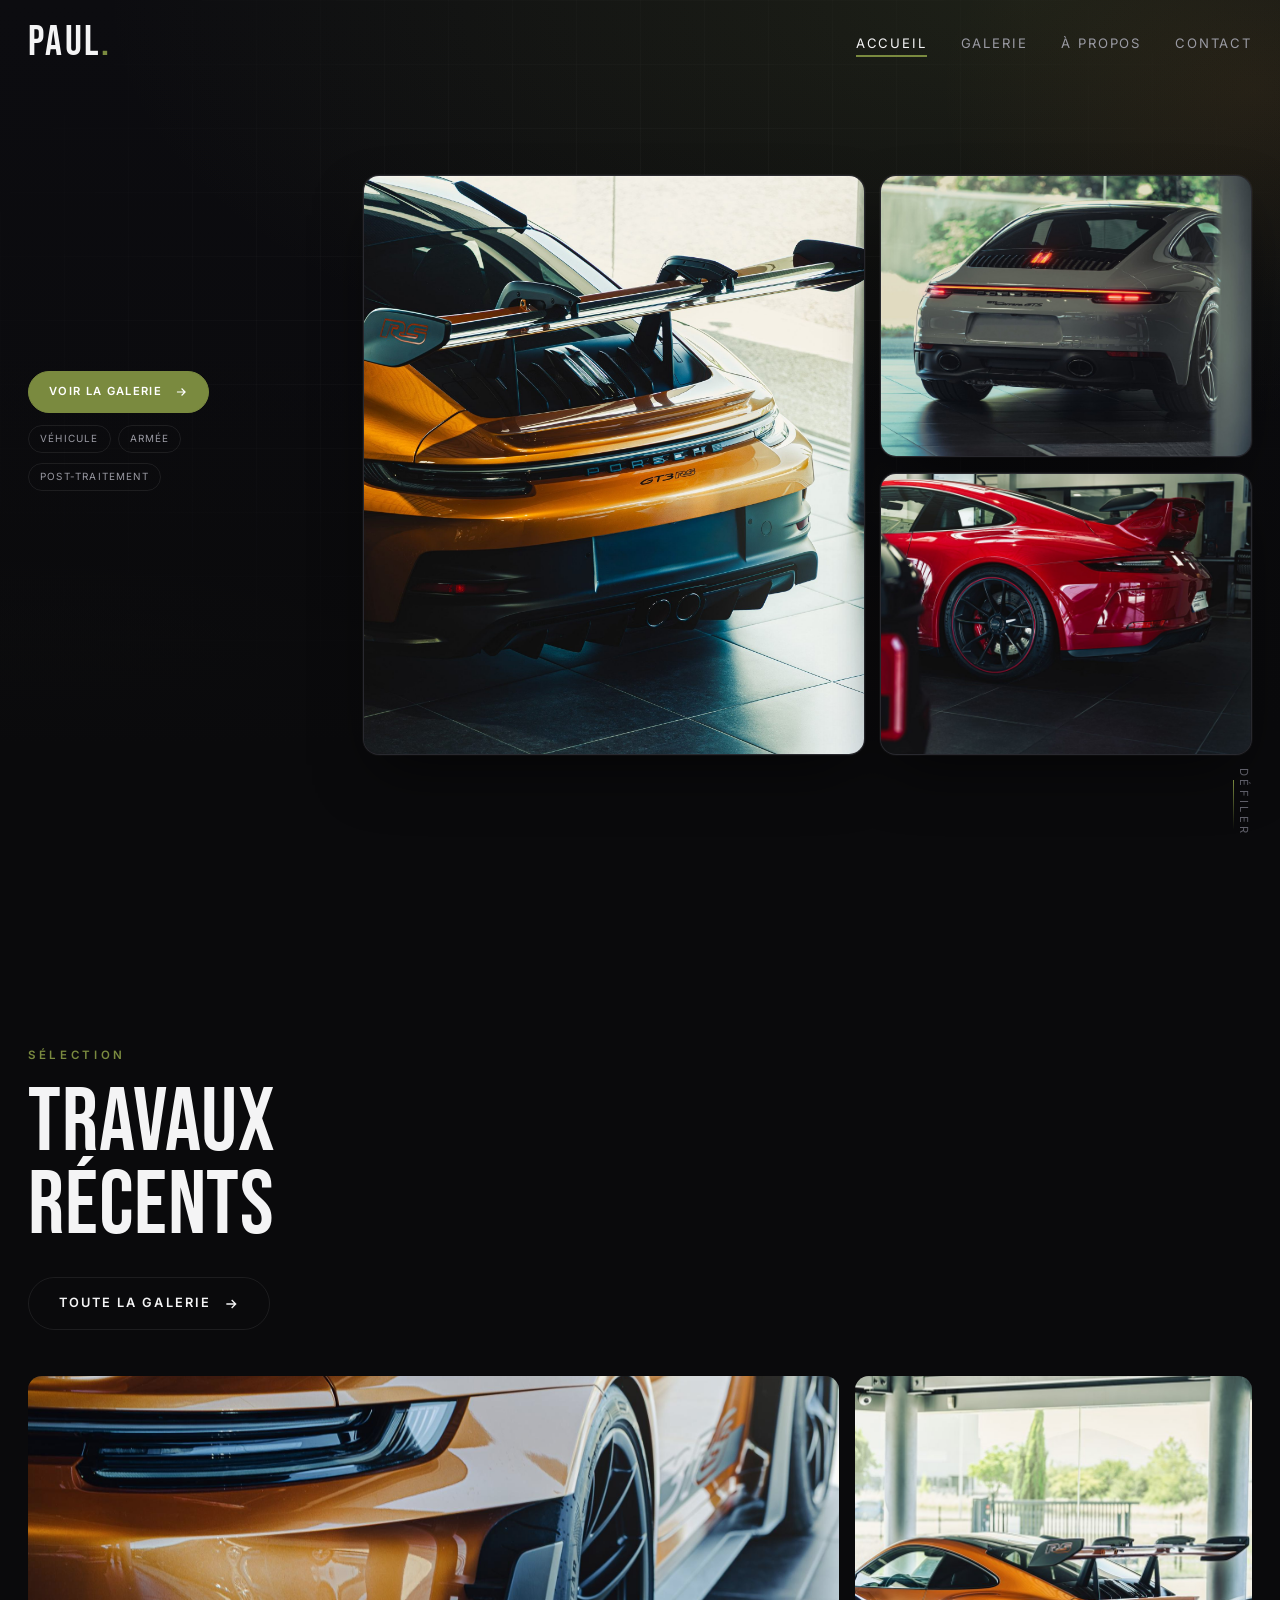
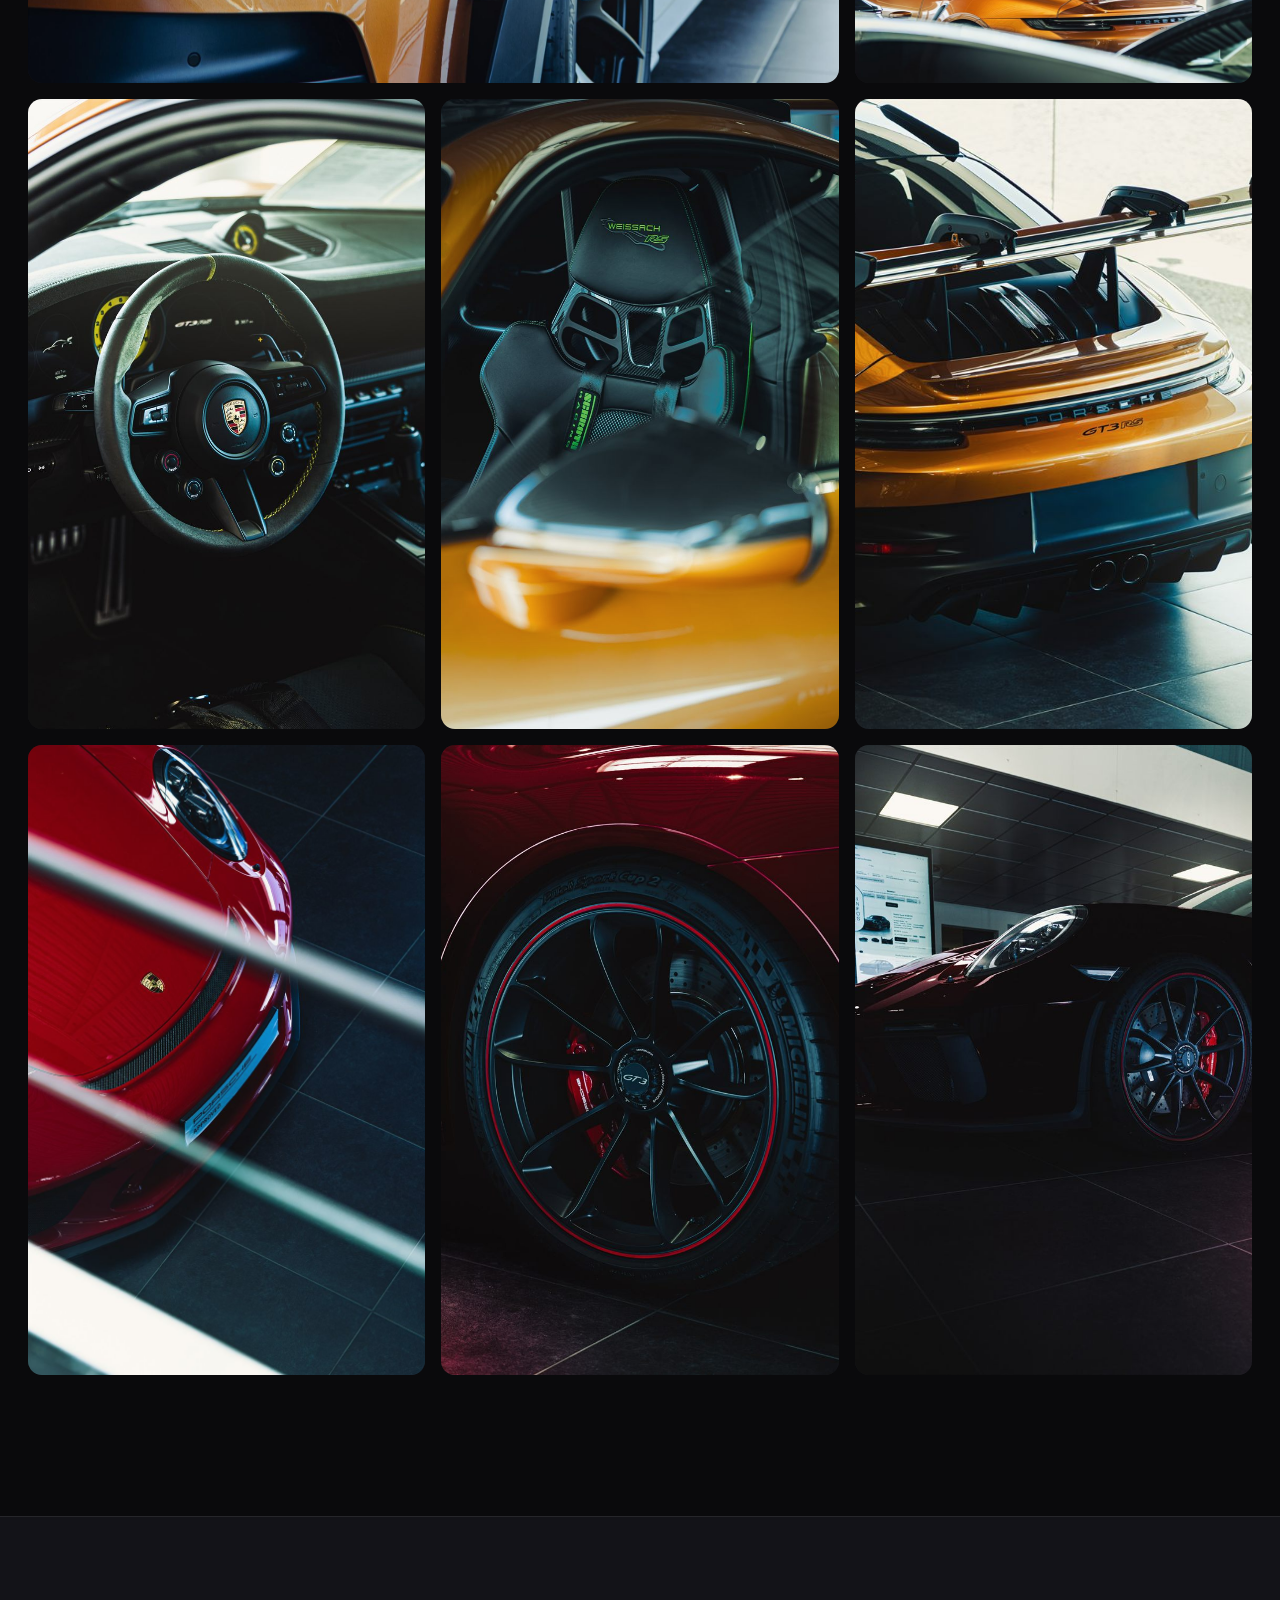
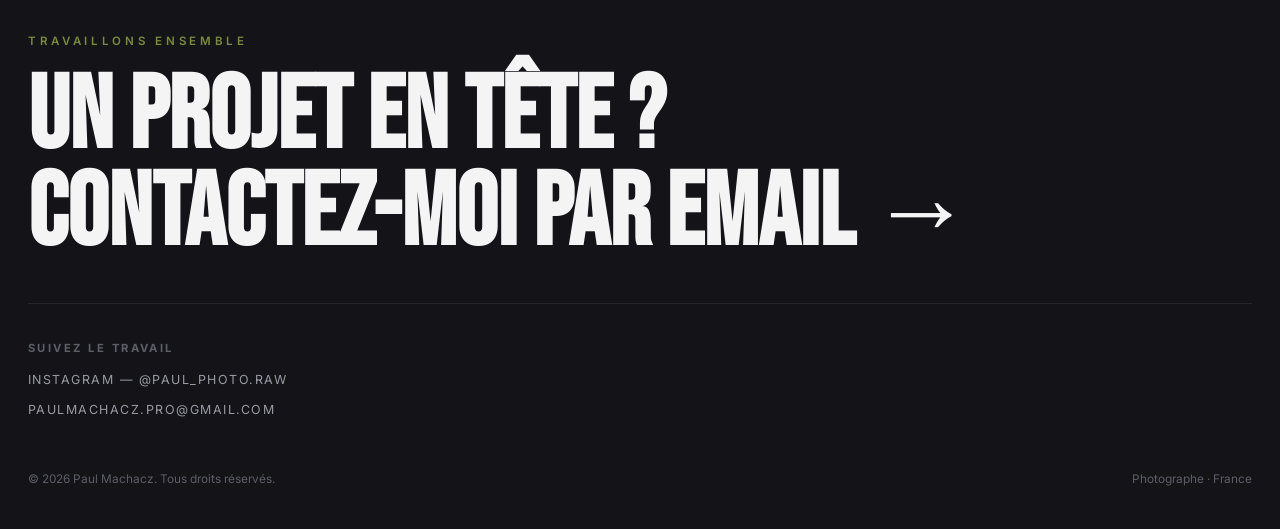
==== index.html @ 2881c8f7 "Ajoute un numero de version aux scripts pour forcer le rafraichissement du cache GitHub Pages sert j" ====
<!DOCTYPE html>
<html lang="fr">
<head>
  <meta charset="UTF-8" />
  <meta name="viewport" content="width=device-width, initial-scale=1.0" />
  <title>Paul Machacz — Photographe</title>
  <meta name="description" content="Portfolio de Paul Machacz, photographe — véhicule et armée." />

  <!-- Polices -->
  <link rel="preconnect" href="https://fonts.googleapis.com" />
  <link rel="preconnect" href="https://fonts.gstatic.com" crossorigin />
  <link href="https://fonts.googleapis.com/css2?family=Bebas+Neue&family=Inter:wght@400;500;600&display=swap" rel="stylesheet" />

  <link rel="stylesheet" href="css/style.css" />
</head>
<body>

  <!-- ===== Navigation ===== -->
  <nav class="nav">
    <a href="index.html" class="nav__brand">PAUL<span>.</span></a>
    <ul class="nav__links">
      <li><a href="index.html" class="active">Accueil</a></li>
      <li><a href="galerie.html">Galerie</a></li>
      <li><a href="a-propos.html">À propos</a></li>
      <li><a href="#contact">Contact</a></li>
    </ul>
    <button class="nav__toggle" aria-label="Menu"><span></span><span></span><span></span></button>
  </nav>

  <!-- ===== Hero ===== -->
  <header class="hero">
    <div class="hero__bg"></div>
    <div class="hero__grid"></div>
    <div class="container hero__inner">
      <div class="hero__text">
        <div class="hero__meta">
          <a href="galerie.html" class="btn">
            Voir la galerie
            <svg viewBox="0 0 24 24" fill="none" stroke="currentColor" stroke-width="2"><path d="M5 12h14M13 6l6 6-6 6"/></svg>
          </a>
          <div class="hero__tags-group">
            <div class="hero__tags">
              <a href="galerie.html?cat=vehicule">Véhicule</a><a href="galerie.html?cat=armee">Armée</a>
            </div>
            <div class="hero__tags">
              <a href="galerie.html?cat=post-traitement">Post-traitement</a>
            </div>
          </div>
        </div>
      </div>

      <!-- Emplacement images : déposez hero-1.jpg, hero-2.jpg et hero-3.jpg dans le dossier /images -->
      <div class="hero__showcase">
        <figure class="hero__frame hero__frame--main is-empty" data-label="Votre image">
          <img src="images/hero-1.jpg" alt="Photo mise en avant — Paul Machacz"
               onerror="this.remove();this.closest('.hero__frame').classList.add('is-empty')"
               onload="this.closest('.hero__frame').classList.remove('is-empty')" />
        </figure>
        <figure class="hero__frame hero__frame--side is-empty" data-label="Votre image">
          <img src="images/hero-2.jpg" alt="Photo mise en avant — Paul Machacz"
               onerror="this.remove();this.closest('.hero__frame').classList.add('is-empty')"
               onload="this.closest('.hero__frame').classList.remove('is-empty')" />
        </figure>
        <figure class="hero__frame hero__frame--third is-empty" data-label="Votre image" role="img" aria-label="Porsche 911 GT3, vue 3/4 arrière — Centre Porsche Montélimar">
          <div class="pixel-image" data-pixel-src="images/hero-3.jpg" data-pixel-rows="4" data-pixel-cols="6"></div>
        </figure>
      </div>
    </div>
    <div class="hero__scroll">Défiler</div>
  </header>

  <!-- ===== Aperçu galerie ===== -->
  <section class="section">
    <div class="container">
      <div class="reveal">
        <span class="eyebrow">Sélection</span>
        <h2 class="section-title">Travaux<br>récents</h2>
        <a href="galerie.html" class="btn btn--ghost" style="margin-top:30px;">
          Toute la galerie
          <svg viewBox="0 0 24 24" fill="none" stroke="currentColor" stroke-width="2"><path d="M5 12h14M13 6l6 6-6 6"/></svg>
        </a>
      </div>

      <!-- Grille de l'accueil : davantage d'emplacements + remplissage automatique des trous -->
      <div class="grid" data-grid data-limit="8" style="margin-top:46px; grid-auto-flow:dense;"></div>
    </div>
  </section>

  <!-- ===== Pied de page / Contact ===== -->
  <footer class="footer" id="contact">
    <div class="container">
      <p class="eyebrow reveal">Travaillons ensemble</p>
      <h2 class="footer__cta reveal">
        Un projet en tête ?<br>
        <a href="https://mail.google.com/mail/?view=cm&fs=1&to=paulmachacz.pro@gmail.com" target="_blank" rel="noopener">Contactez-moi par email →</a>
      </h2>

      <div class="footer__grid reveal">
        <div class="footer__col">
          <h4>Suivez le travail</h4>
          <div class="footer__socials">
            <a href="https://www.instagram.com/paul_photo.raw/" target="_blank" rel="noopener">Instagram — @paul_photo.raw</a>
            <a href="https://mail.google.com/mail/?view=cm&fs=1&to=paulmachacz.pro@gmail.com" target="_blank" rel="noopener">paulmachacz.pro@gmail.com</a>
          </div>
        </div>
      </div>

      <div class="footer__bottom">
        <span>© <span data-year>2026</span> Paul Machacz. Tous droits réservés.</span>
        <span>Photographe · France</span>
      </div>
    </div>
  </footer>

  <!-- ===== Lightbox ===== -->
  <div class="lightbox" data-lightbox>
    <button class="lightbox__close" data-lb-close aria-label="Fermer">✕</button>
    <button class="lightbox__nav prev" data-lb-prev aria-label="Précédent">‹</button>
    <div data-lb-stage></div>
    <button class="lightbox__nav next" data-lb-next aria-label="Suivant">›</button>
    <div class="lightbox__cap" data-lb-cap></div>
  </div>

  <script src="js/data.js?v=20260907"></script>
  <script src="js/main.js?v=20260907"></script>
</body>
</html>
---- css/style.css ----
/* =========================================================
   PORTFOLIO PHOTO — Feuille de style principale
   Style : Audacieux & moderne (sombre, contrasté, animé)
   ---------------------------------------------------------
   Pour changer la couleur d'accent, modifiez --accent.
   ========================================================= */

:root {
  --bg:          #0a0a0c;
  --bg-soft:     #131318;
  --bg-card:     #17171d;
  --text:        #f4f4f5;
  --text-dim:    #9a9aa3;
  --text-faint:  #5e5e68;
  --accent:      #7a8a3f;   /* vert kaki — change tout le site */
  --accent-2:    #aeb46e;
  --border:      rgba(255,255,255,0.08);
  --maxw:        1320px;
  --ease:        cubic-bezier(0.22, 1, 0.36, 1);
  --font-display: "Bebas Neue", "Arial Narrow", sans-serif;
  --font-body:    "Inter", system-ui, -apple-system, Segoe UI, Roboto, sans-serif;
}

/* ---------- Reset ---------- */
*, *::before, *::after { box-sizing: border-box; margin: 0; padding: 0; }
html { scroll-behavior: smooth; }
body {
  background: var(--bg);
  color: var(--text);
  font-family: var(--font-body);
  line-height: 1.6;
  -webkit-font-smoothing: antialiased;
  overflow-x: hidden;
}
img { display: block; max-width: 100%; }
a { color: inherit; text-decoration: none; }
ul { list-style: none; }
::selection { background: var(--accent); color: #fff; }

/* ---------- Layout helpers ---------- */
.container { width: 100%; max-width: var(--maxw); margin: 0 auto; padding: 0 28px; }
.section { padding: clamp(70px, 11vw, 150px) 0; }
.eyebrow {
  font-family: var(--font-body);
  text-transform: uppercase;
  letter-spacing: 0.32em;
  font-size: 0.72rem;
  font-weight: 600;
  color: var(--accent);
  margin-bottom: 18px;
  display: inline-block;
}
.section-title {
  font-family: var(--font-display);
  font-weight: 400;
  font-size: clamp(2.6rem, 7vw, 6rem);
  line-height: 0.92;
  letter-spacing: 0.01em;
  text-transform: uppercase;
}
.text-accent { color: var(--accent); }

/* ---------- Navigation ---------- */
.nav {
  position: fixed;
  inset: 0 0 auto 0;
  z-index: 100;
  display: flex;
  align-items: center;
  justify-content: space-between;
  padding: 22px 28px;
  transition: background 0.4s var(--ease), padding 0.4s var(--ease), border-color 0.4s var(--ease);
  border-bottom: 1px solid transparent;
}
.nav.scrolled {
  background: rgba(10,10,12,0.78);
  backdrop-filter: blur(14px);
  padding: 14px 28px;
  border-bottom: 1px solid var(--border);
}
.nav__brand {
  font-family: var(--font-display);
  font-size: 2.6rem;
  line-height: 1;
  letter-spacing: 0.06em;
  text-transform: uppercase;
}
.nav__brand span { color: var(--accent); }
.nav__links { display: flex; gap: 34px; align-items: center; }
.nav__links a {
  font-size: 0.82rem;
  text-transform: uppercase;
  letter-spacing: 0.14em;
  color: var(--text-dim);
  position: relative;
  padding: 4px 0;
  transition: color 0.3s var(--ease);
}
.nav__links a::after {
  content: "";
  position: absolute;
  left: 0; bottom: -2px;
  width: 0; height: 2px;
  background: var(--accent);
  transition: width 0.35s var(--ease);
}
.nav__links a:hover,
.nav__links a.active { color: var(--text); }
.nav__links a.active::after,
.nav__links a:hover::after { width: 100%; }

.nav__toggle {
  display: none;
  background: none; border: none; cursor: pointer;
  width: 34px; height: 26px; position: relative;
}
.nav__toggle span {
  position: absolute; left: 0; height: 2px; width: 100%;
  background: var(--text); transition: transform 0.35s var(--ease), opacity 0.25s;
}
.nav__toggle span:nth-child(1){ top: 2px; }
.nav__toggle span:nth-child(2){ top: 12px; }
.nav__toggle span:nth-child(3){ top: 22px; }
.nav.open .nav__toggle span:nth-child(1){ transform: translateY(10px) rotate(45deg); }
.nav.open .nav__toggle span:nth-child(2){ opacity: 0; }
.nav.open .nav__toggle span:nth-child(3){ transform: translateY(-10px) rotate(-45deg); }

/* ---------- Hero ---------- */
.hero {
  min-height: 100vh;
  display: flex;
  align-items: center;
  position: relative;
  overflow: hidden;
  padding: 120px 0 90px;
}
.hero__inner {
  display: grid;
  grid-template-columns: 0.5fr 1.5fr;
  gap: clamp(18px, 3vw, 44px);
  align-items: center;
  width: 100%;
}
/* Bloc texte/bouton : remonté et compact */
.hero__text { align-self: center; transform: translateY(-34px); }
.hero__text .btn { padding: 11px 20px; font-size: 0.7rem; letter-spacing: 0.12em; }
.hero__text .btn svg { width: 14px; height: 14px; }
.hero__text .hero__meta { margin-top: 0; gap: 12px 16px; }
.hero__text .hero__tags { gap: 7px; }
.hero__text .hero__tags span,
.hero__text .hero__tags a { font-size: 0.62rem; padding: 5px 11px; letter-spacing: 0.12em; }
.hero__lead {
  color: var(--text-dim);
  font-size: clamp(1.15rem, 2vw, 1.6rem);
  line-height: 1.35;
  max-width: 420px;
  margin: 14px 0 4px;
  opacity: 0;
  animation: fade 1s var(--ease) 0.25s forwards;
}
.hero__text .eyebrow {
  opacity: 0;
  animation: fade 1s var(--ease) 0.1s forwards;
}

/* Emplacement images du hero */
.hero__showcase {
  display: grid;
  grid-template-columns: 1.35fr 1fr;
  grid-template-rows: 1fr 1fr;
  gap: 16px;
  height: min(72vh, 580px);
  opacity: 0;
  animation: fade 1.1s var(--ease) 0.4s forwards;
  perspective: 1000px;
}
.hero__frame {
  position: relative;
  overflow: hidden;
  border-radius: 16px;
  background: var(--bg-card);
  border: 1px solid var(--border);
  box-shadow:
    0 25px 60px -15px rgba(0,0,0,0.6),
    0 0 0 1px rgba(255,255,255,0.04),
    0 1px 0 0 rgba(255,255,255,0.06) inset;
  transition: transform 0.4s var(--ease), box-shadow 0.4s var(--ease);
  will-change: transform;
  transform-style: preserve-3d;
}
.hero__frame--main { grid-row: span 2; }
.hero__frame img {
  width: 100%; height: 100%;
  object-fit: cover;
  transition: transform 0.9s var(--ease);
}
.hero__frame:hover {
  box-shadow:
    0 35px 70px -15px rgba(0,0,0,0.7),
    0 0 0 1px rgba(255,255,255,0.07),
    0 1px 0 0 rgba(255,255,255,0.08) inset;
}
.hero__frame:hover img { transform: scale(1.08) translateZ(40px); }

.hero__frame.is-empty::after {
  content: attr(data-label);
  position: absolute; inset: 0;
  display: flex; align-items: center; justify-content: center;
  font-family: var(--font-display);
  font-size: 1.5rem; letter-spacing: 0.12em; text-transform: uppercase;
  color: var(--text-faint);
  background: linear-gradient(135deg, #1a1a22, #101016);
}

/* Révélation en pixels (effet "PixelImage") */
.pixel-image { position: absolute; inset: 0; }
.pixel-piece { position: absolute; inset: 0; opacity: 0; transition-property: opacity; }
.pixel-piece.is-visible { opacity: 1; }
.pixel-piece__img {
  width: 100%; height: 100%;
  object-fit: cover;
  filter: grayscale(1);
  display: block;
}
.pixel-piece__img.is-color { filter: grayscale(0); }
.hero__frame img.pixel-piece__img {
  transition: transform 0.9s var(--ease), filter 1000ms cubic-bezier(0.4, 0, 0.2, 1);
}
.hero__bg {
  position: absolute; inset: 0;
  background:
    radial-gradient(120% 80% at 80% 0%, rgba(122,138,63,0.162), transparent 60%),
    radial-gradient(90% 70% at 0% 100%, rgba(174,180,110,0.09), transparent 55%),
    radial-gradient(55% 60% at 62% 96%, rgba(196,40,40,0.1), transparent 58%),
    radial-gradient(45% 45% at 98% 10%, rgba(214,118,40,0.08), transparent 55%),
    linear-gradient(180deg, #0c0c10, #0a0a0c);
  z-index: -2;
}
.hero__grid {
  position: absolute; inset: 0;
  background-image:
    linear-gradient(var(--border) 1px, transparent 1px),
    linear-gradient(90deg, var(--border) 1px, transparent 1px);
  background-size: 64px 64px;
  mask-image: radial-gradient(80% 80% at 50% 40%, #000 0%, transparent 75%);
  z-index: -1;
  opacity: 0.5;
}
/* Fondu du bas du hero vers la section suivante : casse la ligne nette */
.hero::after {
  content: "";
  position: absolute;
  left: 0; right: 0; bottom: 0;
  height: 62%;
  background: linear-gradient(to bottom, transparent 0%, var(--bg) 72%, var(--bg) 100%);
  z-index: -1;
  pointer-events: none;
}
.hero__inner { width: 100%; }
.hero__title {
  font-family: var(--font-display);
  font-weight: 400;
  font-size: clamp(3.6rem, 16vw, 14rem);
  line-height: 0.84;
  text-transform: uppercase;
  letter-spacing: 0.005em;
}
.hero__title .line { display: block; overflow: hidden; }
.hero__title .line > span {
  display: inline-block;
  transform: translateY(110%);
  animation: rise 1s var(--ease) forwards;
}
.hero__title .line:nth-child(2) > span { animation-delay: 0.12s; }
.hero__meta {
  display: flex;
  flex-wrap: wrap;
  gap: 14px 26px;
  align-items: center;
  margin-top: 30px;
  opacity: 0;
  animation: fade 1s var(--ease) 0.55s forwards;
}
.hero__tags-group { display: flex; flex-direction: column; gap: 10px; }
.hero__tags { display: flex; flex-wrap: wrap; gap: 10px; }
.hero__tags span,
.hero__tags a {
  font-size: 0.72rem;
  text-transform: uppercase;
  letter-spacing: 0.16em;
  color: var(--text-dim);
  border: 1px solid var(--border);
  border-radius: 100px;
  padding: 7px 15px;
  text-decoration: none;
}
.hero__tags a:hover {
  color: var(--text);
  border-color: var(--text-dim);
}
.hero__scroll {
  position: absolute;
  right: 28px; bottom: 7vh;
  writing-mode: vertical-rl;
  font-size: 0.7rem;
  letter-spacing: 0.3em;
  text-transform: uppercase;
  color: var(--text-faint);
  opacity: 0;
  animation: fade 1s var(--ease) 0.9s forwards;
}
.hero__scroll::after {
  content: ""; display: block; width: 1px; height: 50px;
  background: linear-gradient(var(--accent), transparent);
  margin: 12px auto 0;
  animation: pulse 1.8s ease-in-out infinite;
}

@keyframes rise  { to { transform: translateY(0); } }
@keyframes fade  { to { opacity: 1; } }
@keyframes pulse { 0%,100%{ transform: scaleY(0.4); opacity:0.4 } 50%{ transform: scaleY(1); opacity:1 } }

/* ---------- Buttons ---------- */
.btn {
  display: inline-flex;
  align-items: center;
  gap: 12px;
  font-size: 0.8rem;
  text-transform: uppercase;
  letter-spacing: 0.16em;
  font-weight: 600;
  padding: 15px 30px;
  border-radius: 100px;
  border: 1px solid var(--accent);
  background: var(--accent);
  color: #fff;
  cursor: pointer;
  transition: transform 0.3s var(--ease), background 0.3s, box-shadow 0.3s;
}
.btn:hover { transform: translateY(-3px); box-shadow: 0 14px 34px rgba(122,138,63,0.32); }
.btn--ghost { background: transparent; color: var(--text); border-color: var(--border); }
.btn--ghost:hover { border-color: var(--accent); box-shadow: none; }
.btn svg { width: 16px; height: 16px; }

/* ---------- Gallery grid ---------- */
.filters {
  display: flex;
  flex-wrap: wrap;
  gap: 10px;
  margin: 34px 0 44px;
}
.filter {
  font-size: 0.78rem;
  text-transform: uppercase;
  letter-spacing: 0.12em;
  color: var(--text-dim);
  background: var(--bg-card);
  border: 1px solid var(--border);
  border-radius: 100px;
  padding: 10px 20px;
  cursor: pointer;
  transition: color 0.3s, border-color 0.3s, background 0.3s;
}
.filter:hover { color: var(--text); border-color: var(--text-faint); }
.filter.active { color: #fff; background: var(--accent); border-color: var(--accent); }

/* ---------- Effet de degrade au survol sur le contour des boutons de filtre ---------- */
.th-border {
  position: relative;
}
.th-border::after {
  content: "";
  position: absolute;
  inset: -1px;
  border-radius: inherit;
  padding: 1.5px;
  background: radial-gradient(
    90px circle at var(--mx, 50%) var(--my, 50%),
    #d9f99d, #84cc16, #4d7c0f, #14532d, transparent 75%
  );
  -webkit-mask: linear-gradient(#fff 0 0) content-box, linear-gradient(#fff 0 0);
  -webkit-mask-composite: xor;
  mask-composite: exclude;
  opacity: 0;
  transition: opacity 0.3s ease;
  pointer-events: none;
}
.th-border:hover::after,
.th-border.active::after {
  opacity: 1;
}

.grid {
  display: grid;
  grid-template-columns: repeat(12, 1fr);
  grid-auto-rows: clamp(220px, 24vw, 360px);
  grid-auto-flow: dense;
  gap: 16px;
}
.tile {
  position: relative;
  overflow: hidden;
  border-radius: 14px;
  background: var(--bg-card);
  grid-column: span 4;
  cursor: pointer;
  opacity: 0;
  transform: translateY(30px) scale(0.98);
  filter: blur(6px);
  transition: opacity 0.9s var(--ease), transform 1s var(--ease), filter 0.9s var(--ease);
}
.tile.in { opacity: 1; transform: none; filter: blur(0); }
/* tailles variées pour un rythme "audacieux" — même hauteur de ligne, largeur différente */
.tile--wide   { grid-column: span 8; }
.tile--tall   { grid-column: span 4; grid-row: span 2; }
.tile--big    { grid-column: span 6; grid-row: span 2; }
.tile--medium { grid-column: span 6; }

.tile img {
  width: 100%; height: 100%;
  object-fit: cover;
  transition: transform 0.9s var(--ease), filter 0.6s;
  filter: saturate(0.92);
}
.tile:hover img { transform: scale(1.07); filter: saturate(1.1); }

/* placeholder décoratif quand l'image est absente */
.tile__ph {
  position: absolute; inset: 0;
  display: flex; align-items: center; justify-content: center;
  background:
    linear-gradient(135deg, #1a1a22, #101016);
  color: var(--text-faint);
  font-family: var(--font-display);
  font-size: 2rem; letter-spacing: 0.1em;
  text-transform: uppercase;
}
.tile__cap {
  position: absolute; inset: auto 0 0 0;
  padding: 22px 20px 18px;
  background: linear-gradient(transparent, rgba(0,0,0,0.82));
  transform: translateY(8px);
  opacity: 0;
  transition: opacity 0.4s var(--ease), transform 0.4s var(--ease);
  pointer-events: none;
}
.tile:hover .tile__cap { opacity: 1; transform: none; }
.tile__cap h3 { font-family: var(--font-display); font-size: 1.5rem; font-weight: 400; letter-spacing: 0.03em; }
.tile__cap span { font-size: 0.72rem; text-transform: uppercase; letter-spacing: 0.18em; color: var(--accent); }

.tile.hide { display: none; }

/* ---------- Lightbox ---------- */
.lightbox {
  position: fixed; inset: 0; z-index: 200;
  background: rgba(6,6,8,0.94);
  backdrop-filter: blur(8px);
  display: flex; align-items: center; justify-content: center;
  padding: 5vw;
  opacity: 0; visibility: hidden;
  transition: opacity 0.4s var(--ease), visibility 0.4s;
}
.lightbox.open { opacity: 1; visibility: visible; }
.lightbox img, .lightbox .lb-ph {
  max-width: 100%; max-height: 86vh;
  border-radius: 10px;
  transform: scale(0.96);
  transition: transform 0.4s var(--ease);
}
.lightbox.open img, .lightbox.open .lb-ph { transform: scale(1); }
.lb-ph {
  width: min(820px, 80vw); aspect-ratio: 3/2;
  display:flex; align-items:center; justify-content:center;
  background: linear-gradient(135deg, #1a1a22, #101016);
  color: var(--text-faint); font-family: var(--font-display); font-size: 2.4rem;
}
.lightbox__close, .lightbox__nav {
  position: absolute;
  z-index: 5;
  background: rgba(10,10,12,0.65);
  backdrop-filter: blur(6px);
  border: 1px solid rgba(255,255,255,0.25);
  box-shadow: 0 4px 16px rgba(0,0,0,0.4);
  color: var(--text);
  width: 52px; height: 52px;
  border-radius: 50%;
  cursor: pointer;
  display: flex; align-items: center; justify-content: center;
  font-size: 1.4rem;
  transition: background 0.3s, border-color 0.3s;
}
.lightbox__close:hover, .lightbox__nav:hover { background: var(--accent); border-color: var(--accent); }
.lightbox__close { top: 26px; right: 26px; }
.lightbox__nav { top: 50%; transform: translateY(-50%); }
.lightbox__nav.prev { left: 26px; }
.lightbox__nav.next { right: 26px; }
.lightbox__cap {
  position: absolute; left: 0; right: 0; bottom: 26px;
  text-align: center; color: var(--text-dim);
  font-size: 0.8rem; letter-spacing: 0.16em; text-transform: uppercase;
}

/* ---------- Marquee ---------- */
.marquee {
  border-top: 1px solid var(--border);
  border-bottom: 1px solid var(--border);
  overflow: hidden;
  padding: 26px 0;
  white-space: nowrap;
}
.marquee__track { display: inline-flex; gap: 50px; animation: scroll 26s linear infinite; }
.marquee:hover .marquee__track { animation-play-state: paused; }
.marquee span {
  font-family: var(--font-display);
  font-size: clamp(1.8rem, 4vw, 3rem);
  text-transform: uppercase;
  letter-spacing: 0.04em;
  color: var(--text-faint);
}
.marquee span em { color: var(--accent); font-style: normal; }
@keyframes scroll { to { transform: translateX(-50%); } }

/* ---------- Reveal on scroll ---------- */
.reveal {
  opacity: 0;
  transform: translateY(40px);
  filter: blur(8px);
  transition: opacity 1s var(--ease), transform 1.1s var(--ease), filter 1s var(--ease);
  will-change: opacity, transform, filter;
}
.reveal.in { opacity: 1; transform: none; filter: blur(0); }

/* ---------- Footer / contact ---------- */
.footer {
  border-top: 1px solid var(--border);
  padding: clamp(60px, 9vw, 110px) 0 40px;
  background: var(--bg-soft);
}
.footer__cta {
  font-family: var(--font-display);
  font-size: clamp(2.4rem, 8vw, 6.5rem);
  line-height: 0.95;
  text-transform: uppercase;
  margin-bottom: 40px;
}
.footer__cta a { transition: color 0.3s; }
.footer__cta a:hover { color: var(--accent); }
.footer__grid {
  display: flex; flex-wrap: wrap; gap: 30px 60px;
  justify-content: space-between;
  align-items: flex-end;
  border-top: 1px solid var(--border);
  padding-top: 36px;
}
.footer__col h4 {
  font-size: 0.7rem; text-transform: uppercase; letter-spacing: 0.22em;
  color: var(--text-faint); margin-bottom: 12px;
}
.footer__col a, .footer__col p { color: var(--text-dim); transition: color 0.3s; }
.footer__col a:hover { color: var(--accent); }
.footer__socials { display: flex; flex-direction: column; gap: 10px; }
.footer__socials a {
  font-size: 0.78rem; text-transform: uppercase; letter-spacing: 0.12em;
}
.footer__bottom {
  margin-top: 50px;
  display: flex; justify-content: space-between; flex-wrap: wrap; gap: 10px;
  font-size: 0.74rem; color: var(--text-faint);
}

/* ---------- À propos ---------- */
.about { max-width: 680px; }
.about p {
  color: var(--text-dim);
  font-size: clamp(1.05rem, 1.3vw, 1.25rem);
  line-height: 1.75;
  margin-bottom: 22px;
}
.about p:first-child {
  color: var(--text);
  font-size: clamp(1.2rem, 1.7vw, 1.5rem);
}

/* ---------- Page header (sous-pages) ---------- */
.page-head { padding: clamp(130px, 18vw, 210px) 0 40px; position: relative; overflow: hidden; }
.page-head h1 {
  font-family: var(--font-display); font-weight: 400;
  font-size: clamp(3rem, 12vw, 9rem); line-height: 0.88; text-transform: uppercase;
}
.page-head p { color: var(--text-dim); max-width: 560px; margin-top: 18px; }

/* Bannière en rotation (3 photos en fondu enchaîné) — visible seulement filtre "Armée" actif */
.page-head__banner {
  position: absolute; inset: 0; z-index: 0;
  opacity: 0; transition: opacity 0.7s var(--ease);
  pointer-events: none;
}
.page-head__banner.is-visible { opacity: 1; }
.page-head__bg { position: absolute; inset: 0; z-index: 0; }
.page-head__bg img {
  position: absolute; inset: 0; width: 100%; height: 100%;
  object-fit: cover; opacity: 0;
  filter: brightness(1.35);
  animation: page-head-rotate 18s infinite;
}
.page-head__bg img:nth-child(1) { animation-delay: 0s; }
.page-head__bg img:nth-child(2) { animation-delay: 6s; }
.page-head__bg img:nth-child(3) { animation-delay: 12s; }
.page-head__overlay {
  position: absolute; inset: 0; z-index: 1;
  background: linear-gradient(180deg, rgba(10,10,12,0.42), rgba(10,10,12,0.62) 65%, var(--bg) 100%);
}
.page-head .container { position: relative; z-index: 2; }

@keyframes page-head-rotate {
  0%   { opacity: 0; }
  4%   { opacity: 1; }
  30%  { opacity: 1; }
  36%  { opacity: 0; }
  100% { opacity: 0; }
}

@media (prefers-reduced-motion: reduce) {
  .page-head__bg img { animation: none; opacity: 0; }
  .page-head__bg img:first-child { opacity: 1; }
}

/* ---------- Responsive ---------- */
@media (max-width: 860px) {
  .nav__links {
    position: fixed; inset: 0 0 0 auto;
    width: min(78vw, 320px);
    flex-direction: column;
    justify-content: center;
    gap: 30px;
    background: var(--bg-soft);
    border-left: 1px solid var(--border);
    transform: translateX(100%);
    transition: transform 0.5s var(--ease);
    padding: 40px;
  }
  .nav.open .nav__links { transform: none; }
  .nav__links a { font-size: 1.1rem; }
  .nav__toggle { display: block; z-index: 110; }

  .hero { padding: 110px 0 80px; }
  .hero__inner { grid-template-columns: 1fr; gap: 36px; }
  .hero__showcase { height: min(56vh, 440px); }

  .tile, .tile--wide { grid-column: span 6; grid-row: span 1; }
  .tile--tall, .tile--big { grid-column: span 6; grid-row: span 2; }
}
@media (max-width: 540px) {
  .grid { grid-auto-rows: clamp(140px, 42vw, 200px); gap: 10px; }
  .tile, .tile--wide { grid-column: span 6; grid-row: span 1; }
  .tile--tall, .tile--big { grid-column: span 6; grid-row: span 2; }
  .container { padding: 0 20px; }

  .nav { padding: 16px 20px; }
  .nav.scrolled { padding: 12px 20px; }
  .nav__brand { font-size: 2rem; }

  .hero { padding: 100px 0 60px; }
  .hero__showcase {
    grid-template-columns: 1fr;
    grid-template-rows: auto auto;
    height: auto;
  }
  .hero__frame--main { grid-row: auto; aspect-ratio: 4/3; }
  .hero__frame--side { aspect-ratio: 16/9; }
  .hero__frame--third { aspect-ratio: 16/9; }

  .hero__meta { gap: 12px 16px; }
  .hero__tags { gap: 6px; }
  .hero__tags span, .hero__tags a { font-size: 0.6rem; padding: 5px 10px; }

  .lightbox { padding: 16px; }
  .lightbox__close, .lightbox__nav { width: 40px; height: 40px; font-size: 1.1rem; }
  .lightbox__close { top: 12px; right: 12px; }
  .lightbox__nav.prev { left: 8px; }
  .lightbox__nav.next { right: 8px; }
  .lightbox__cap { bottom: 10px; font-size: 0.7rem; padding: 0 50px; }

  .footer__grid { align-items: flex-start; }
  .footer__bottom { flex-direction: column; }
}

@media (prefers-reduced-motion: reduce) {
  *, *::before, *::after { animation: none !important; transition: none !important; }
  .hero__title .line > span { transform: none; }
  .reveal, .tile, .hero__meta, .hero__scroll { opacity: 1 !important; transform: none !important; filter: none !important; }
}
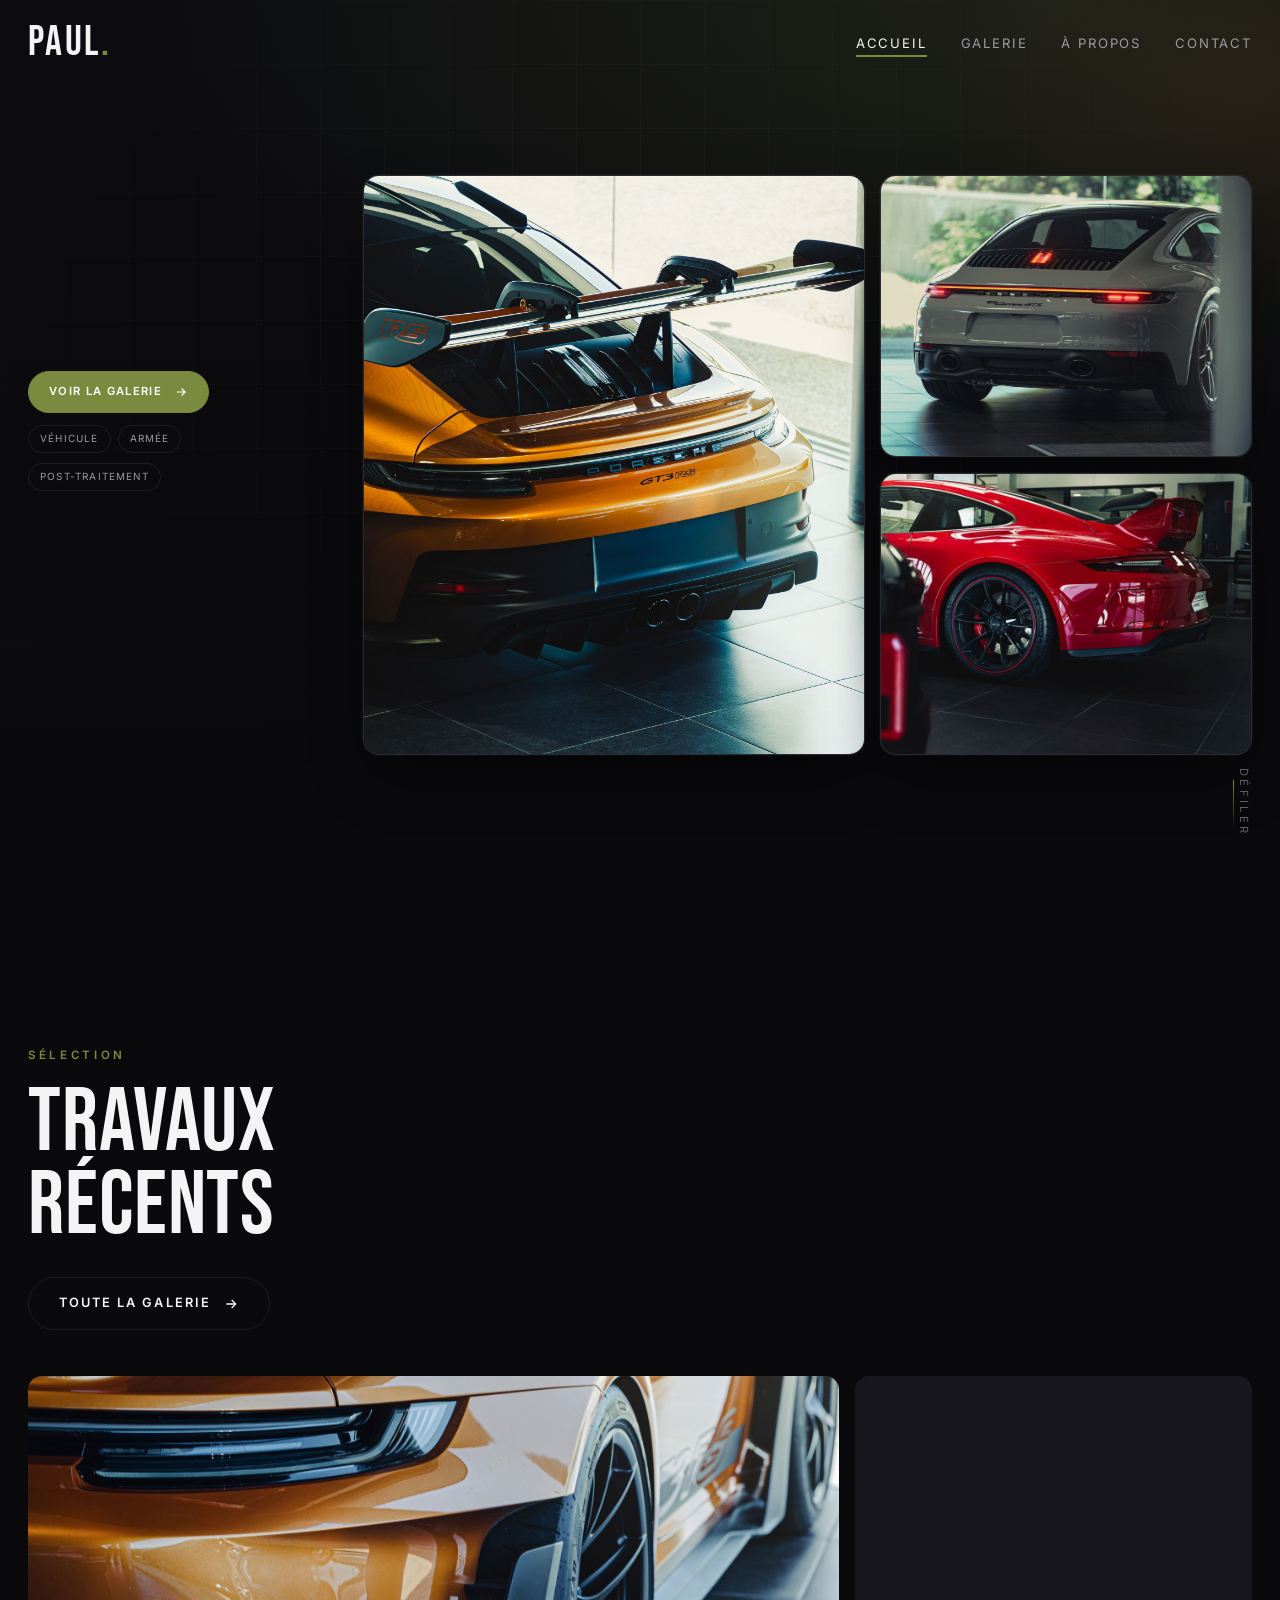
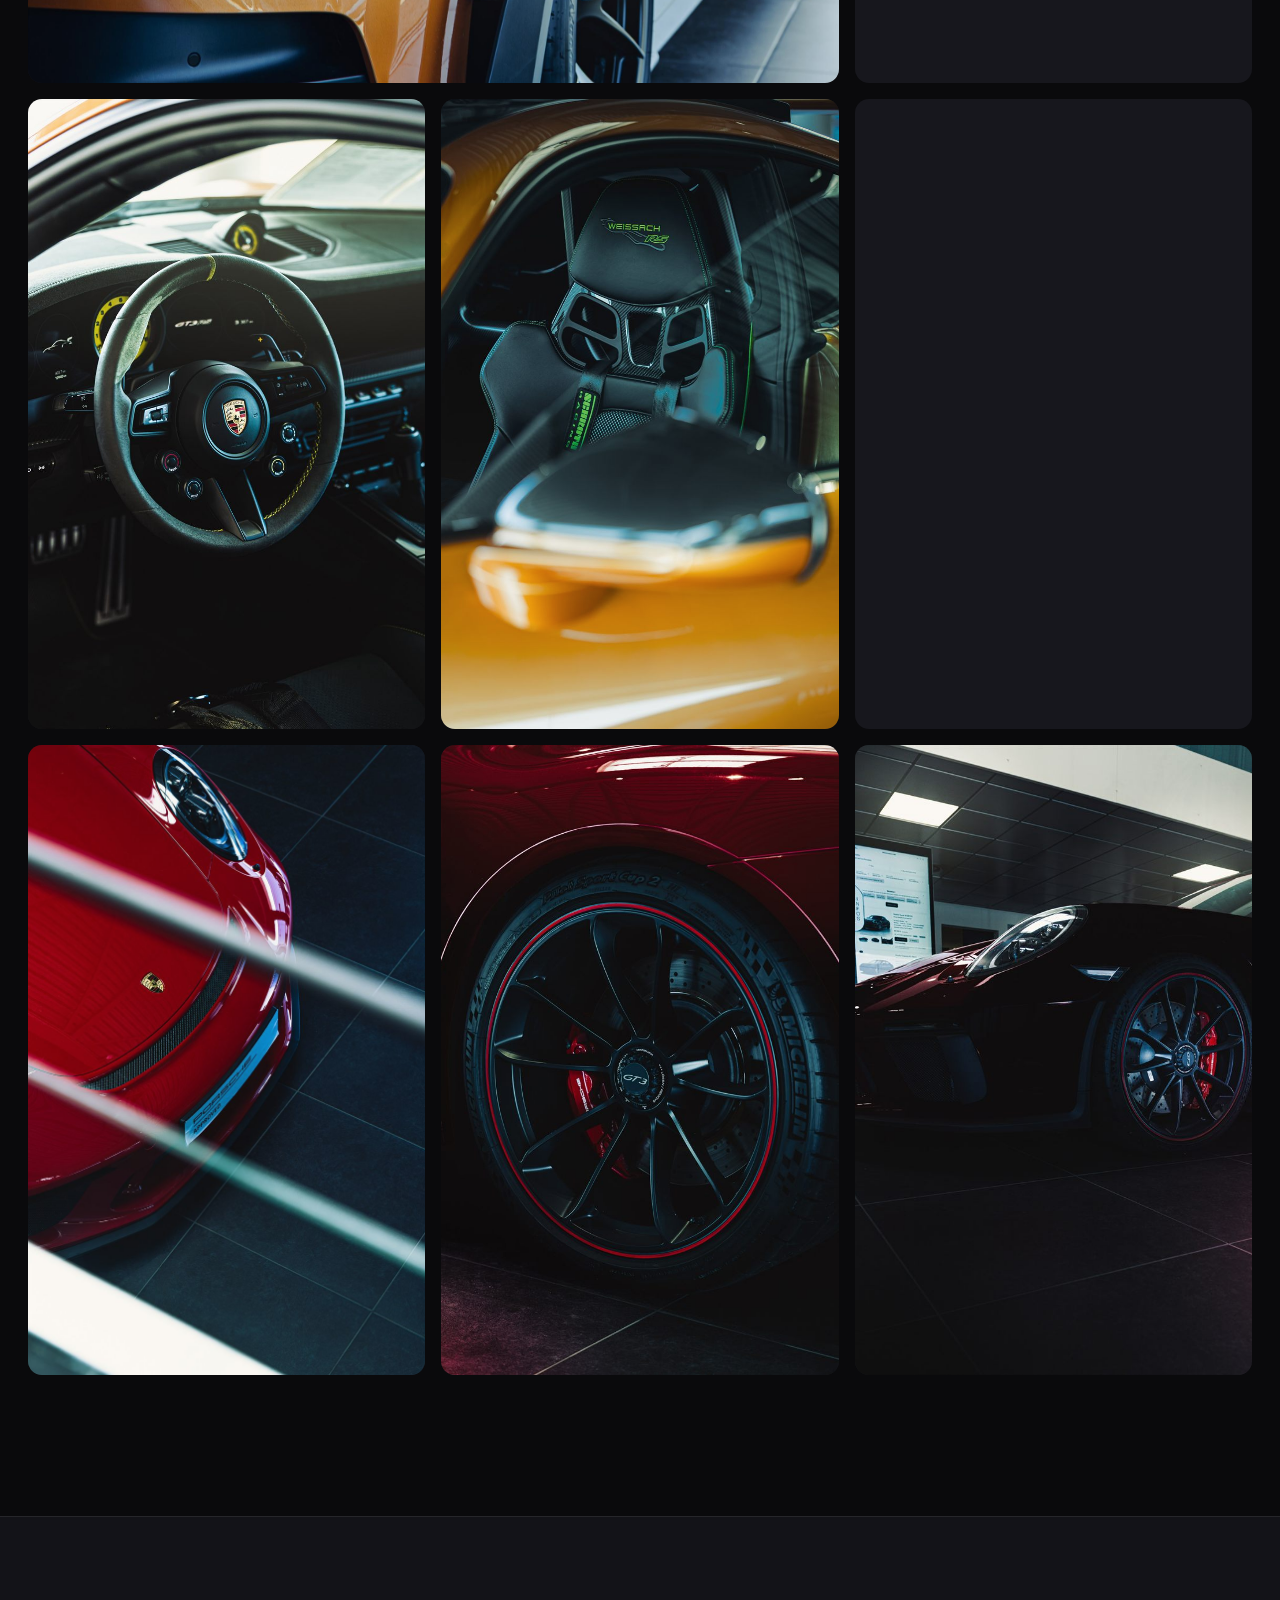
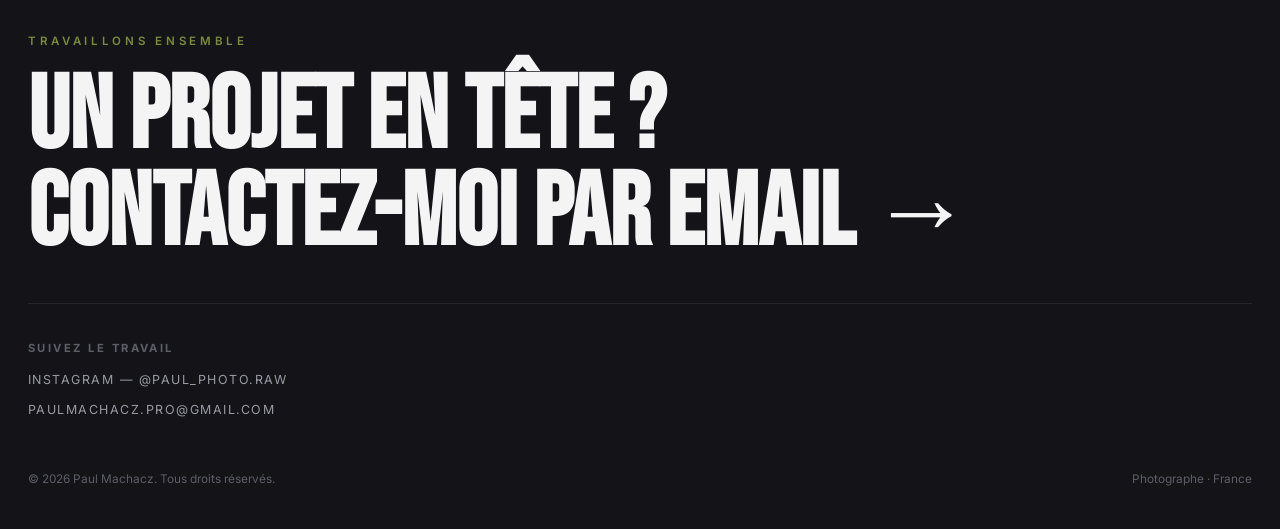
==== commit 94d87466: "Supprime les cases vides de la galerie Les tuiles de 6 colonnes (medium, big) laissaient des bandes " ====
--- a/index.html
+++ b/index.html
@@ -11,7 +11,7 @@
   <link rel="preconnect" href="https://fonts.gstatic.com" crossorigin />
   <link href="https://fonts.googleapis.com/css2?family=Bebas+Neue&family=Inter:wght@400;500;600&display=swap" rel="stylesheet" />
 
-  <link rel="stylesheet" href="css/style.css" />
+  <link rel="stylesheet" href="css/style.css?v=20260921c" />
 </head>
 <body>
 
@@ -121,7 +121,7 @@
     <div class="lightbox__cap" data-lb-cap></div>
   </div>
 
-  <script src="js/data.js?v=20260907"></script>
-  <script src="js/main.js?v=20260907"></script>
+  <script src="js/data.js?v=20260921c"></script>
+  <script src="js/main.js?v=20260921c"></script>
 </body>
 </html>
--- a/css/style.css
+++ b/css/style.css
@@ -465,9 +465,12 @@
   max-width: 100%; max-height: 86vh;
   border-radius: 10px;
   transform: scale(0.96);
-  transition: transform 0.4s var(--ease);
+  transition: transform 0.4s var(--ease), filter 0.35s var(--ease);
 }
 .lightbox.open img, .lightbox.open .lb-ph { transform: scale(1); }
+/* Aperçu affiché instantanément (miniature déjà en cache) le temps que la
+   version pleine largeur arrive : léger flou pour masquer le manque de détail. */
+.lightbox img.is-preview { filter: blur(8px); }
 .lb-ph {
   width: min(820px, 80vw); aspect-ratio: 3/2;
   display:flex; align-items:center; justify-content:center;
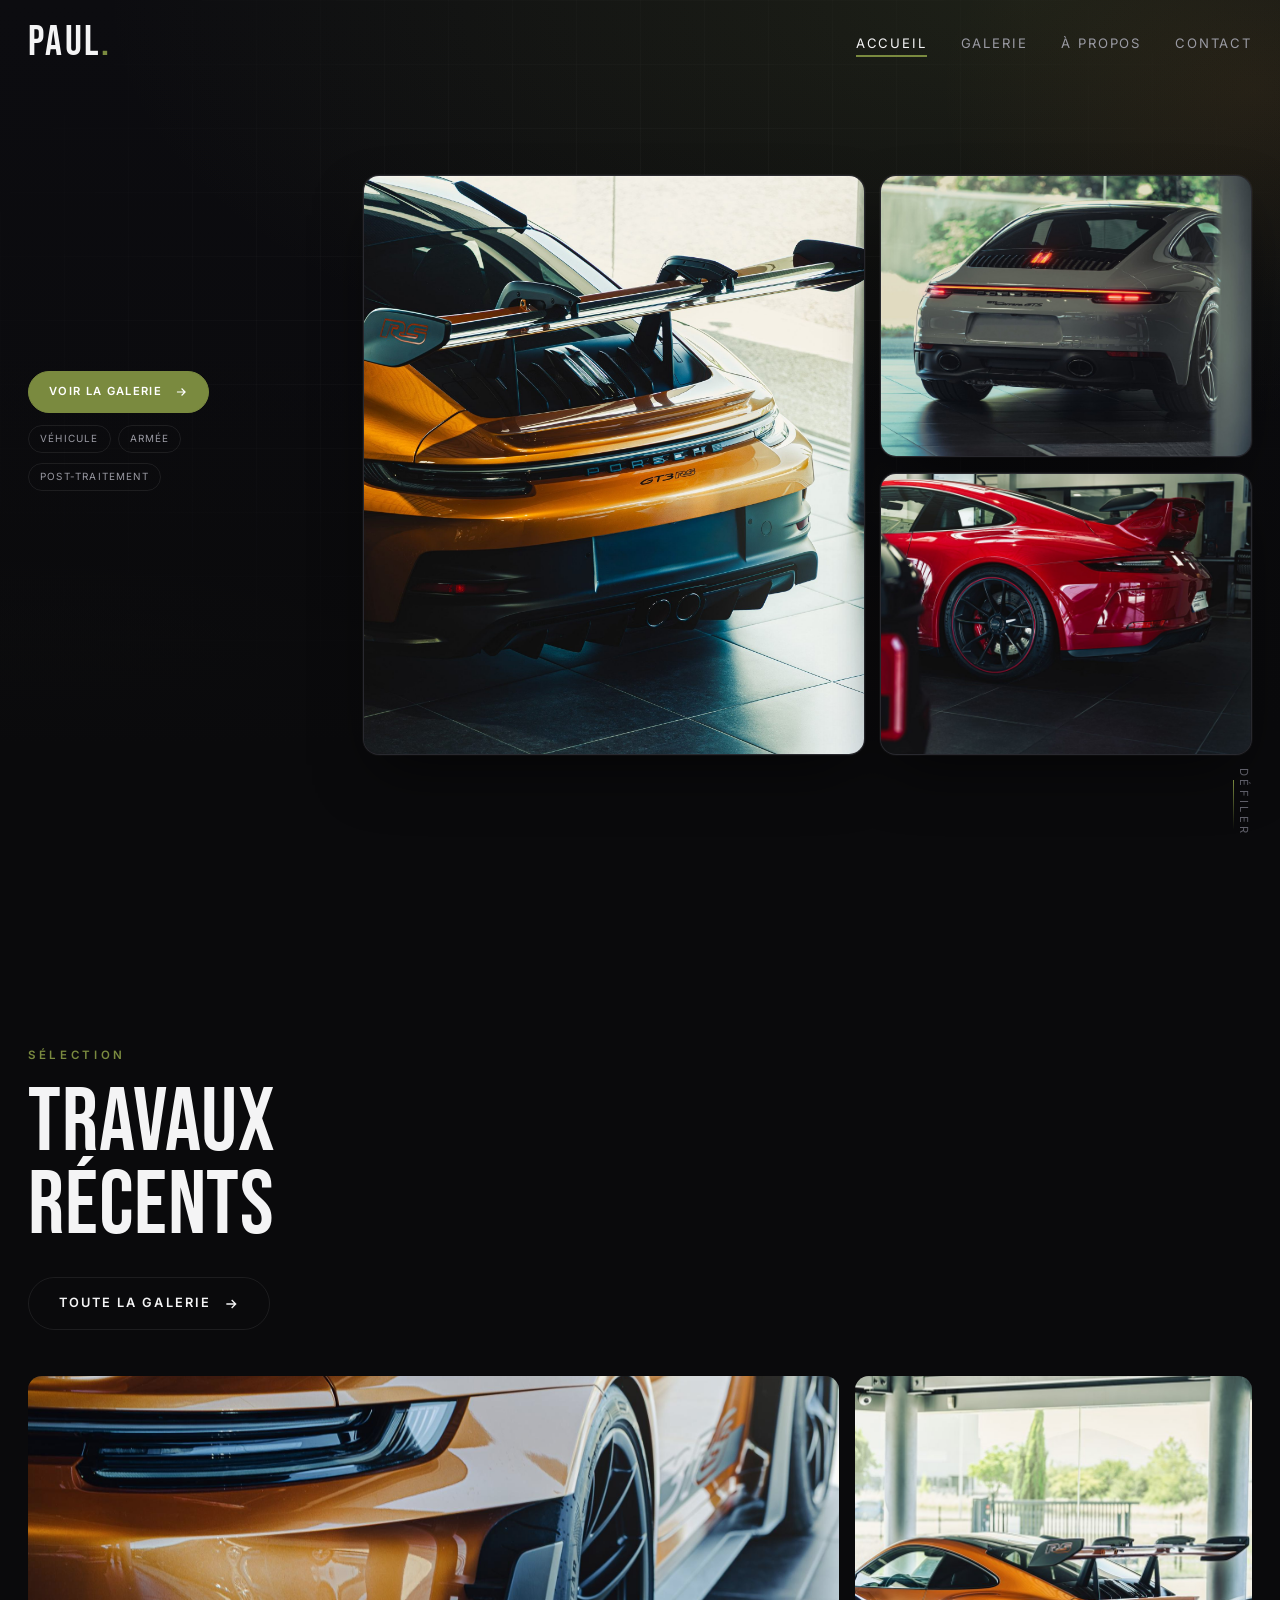
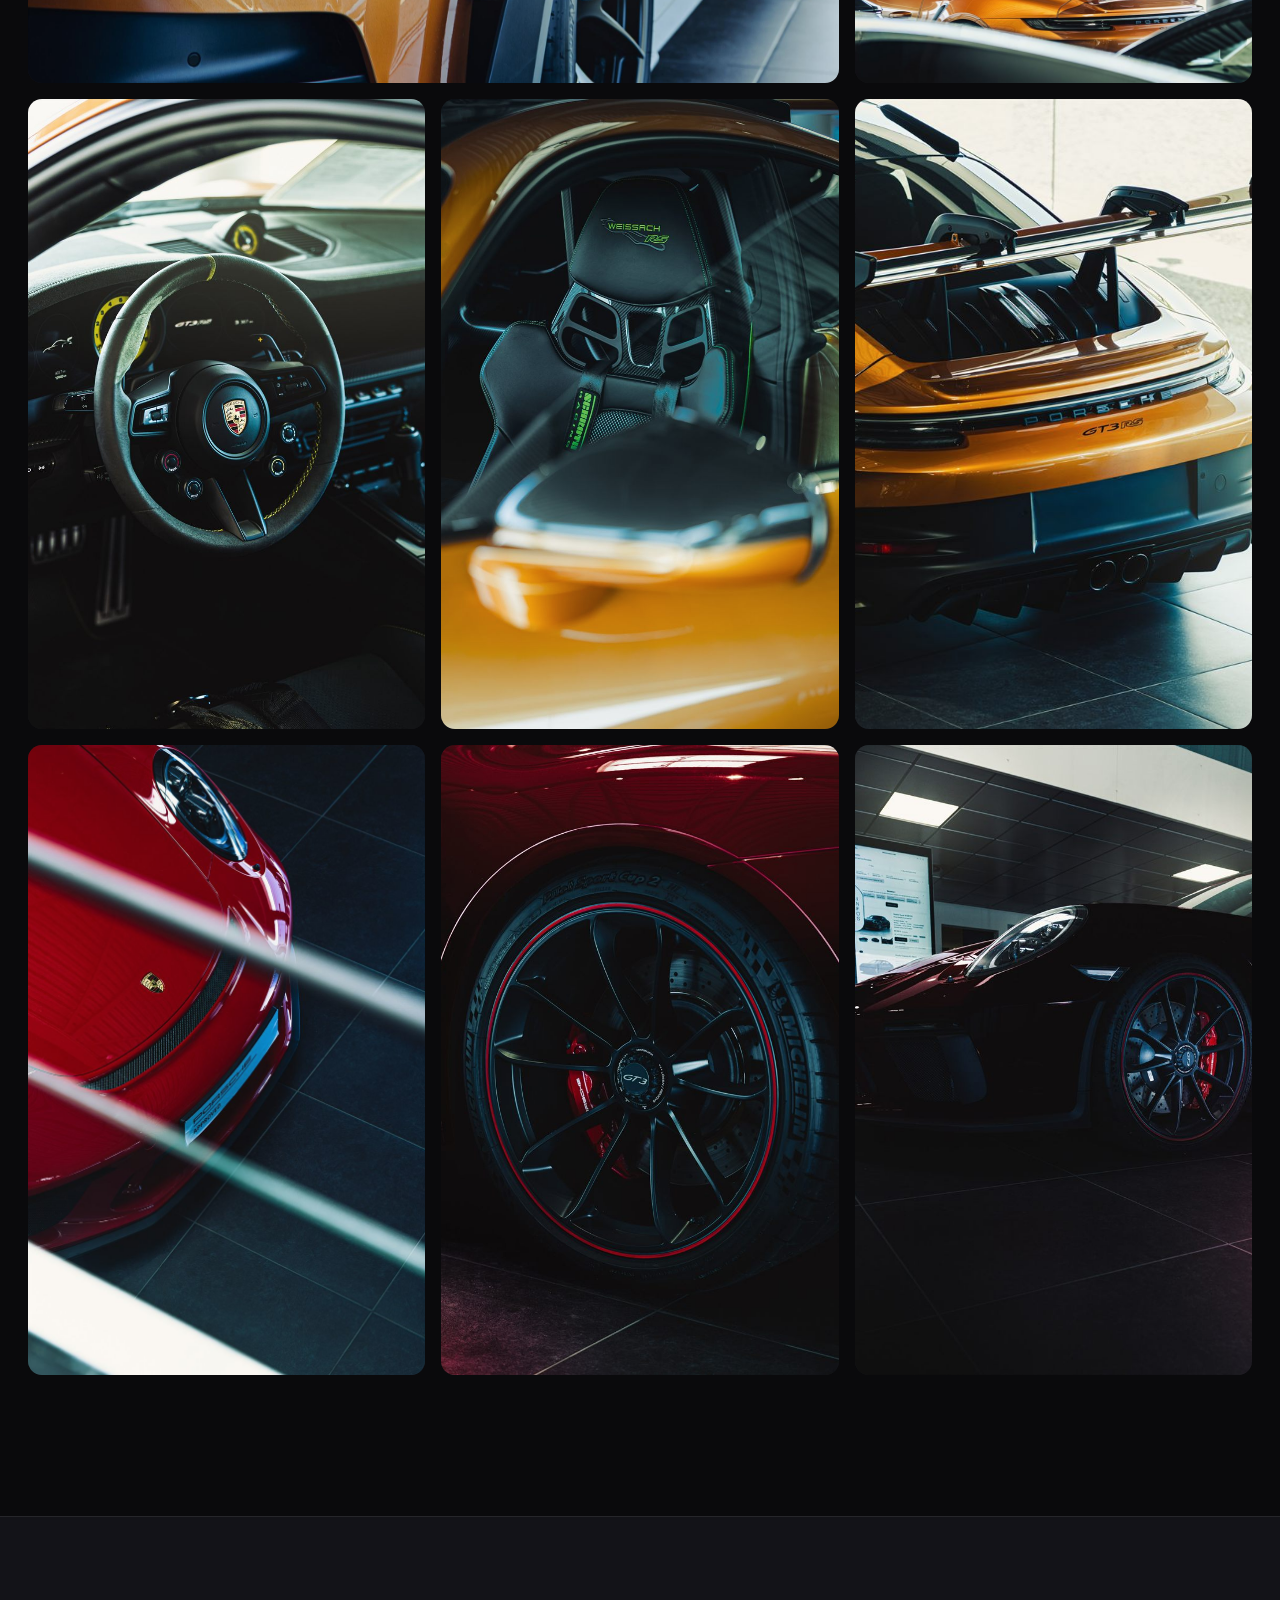
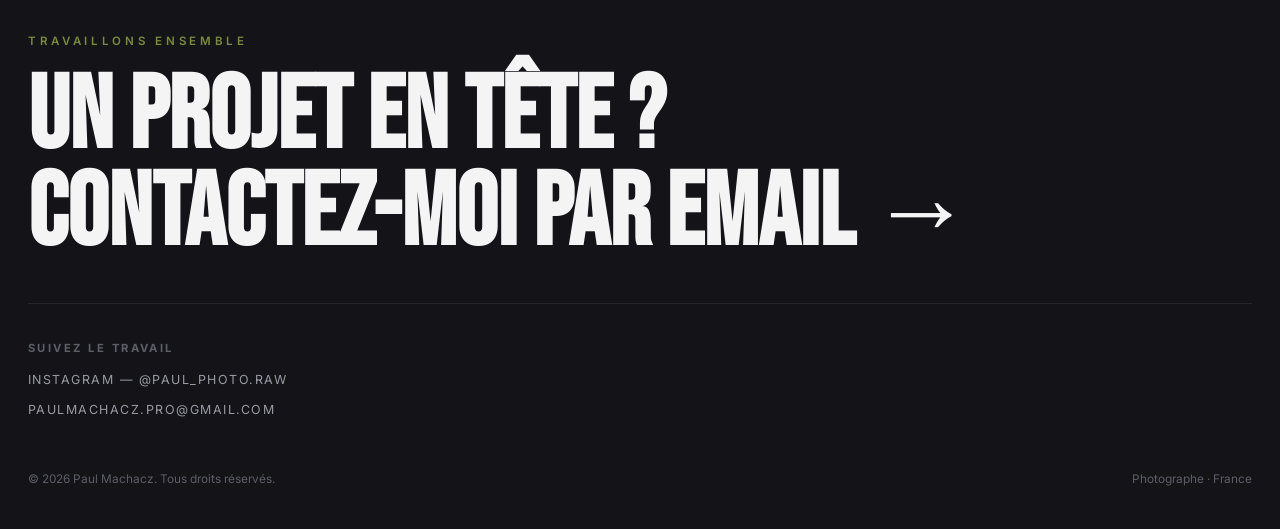
==== commit 76b13e0f: "Ajoute une photo de ghillie en montagne a la categorie armee Photo Unsplash d Omar Ramadan, ajoutee " ====
--- a/index.html
+++ b/index.html
@@ -11,7 +11,7 @@
   <link rel="preconnect" href="https://fonts.gstatic.com" crossorigin />
   <link href="https://fonts.googleapis.com/css2?family=Bebas+Neue&family=Inter:wght@400;500;600&display=swap" rel="stylesheet" />
 
-  <link rel="stylesheet" href="css/style.css?v=20260921c" />
+  <link rel="stylesheet" href="css/style.css?v=20260924" />
 </head>
 <body>
 
@@ -121,7 +121,7 @@
     <div class="lightbox__cap" data-lb-cap></div>
   </div>
 
-  <script src="js/data.js?v=20260921c"></script>
-  <script src="js/main.js?v=20260921c"></script>
+  <script src="js/data.js?v=20260924"></script>
+  <script src="js/main.js?v=20260924"></script>
 </body>
 </html>
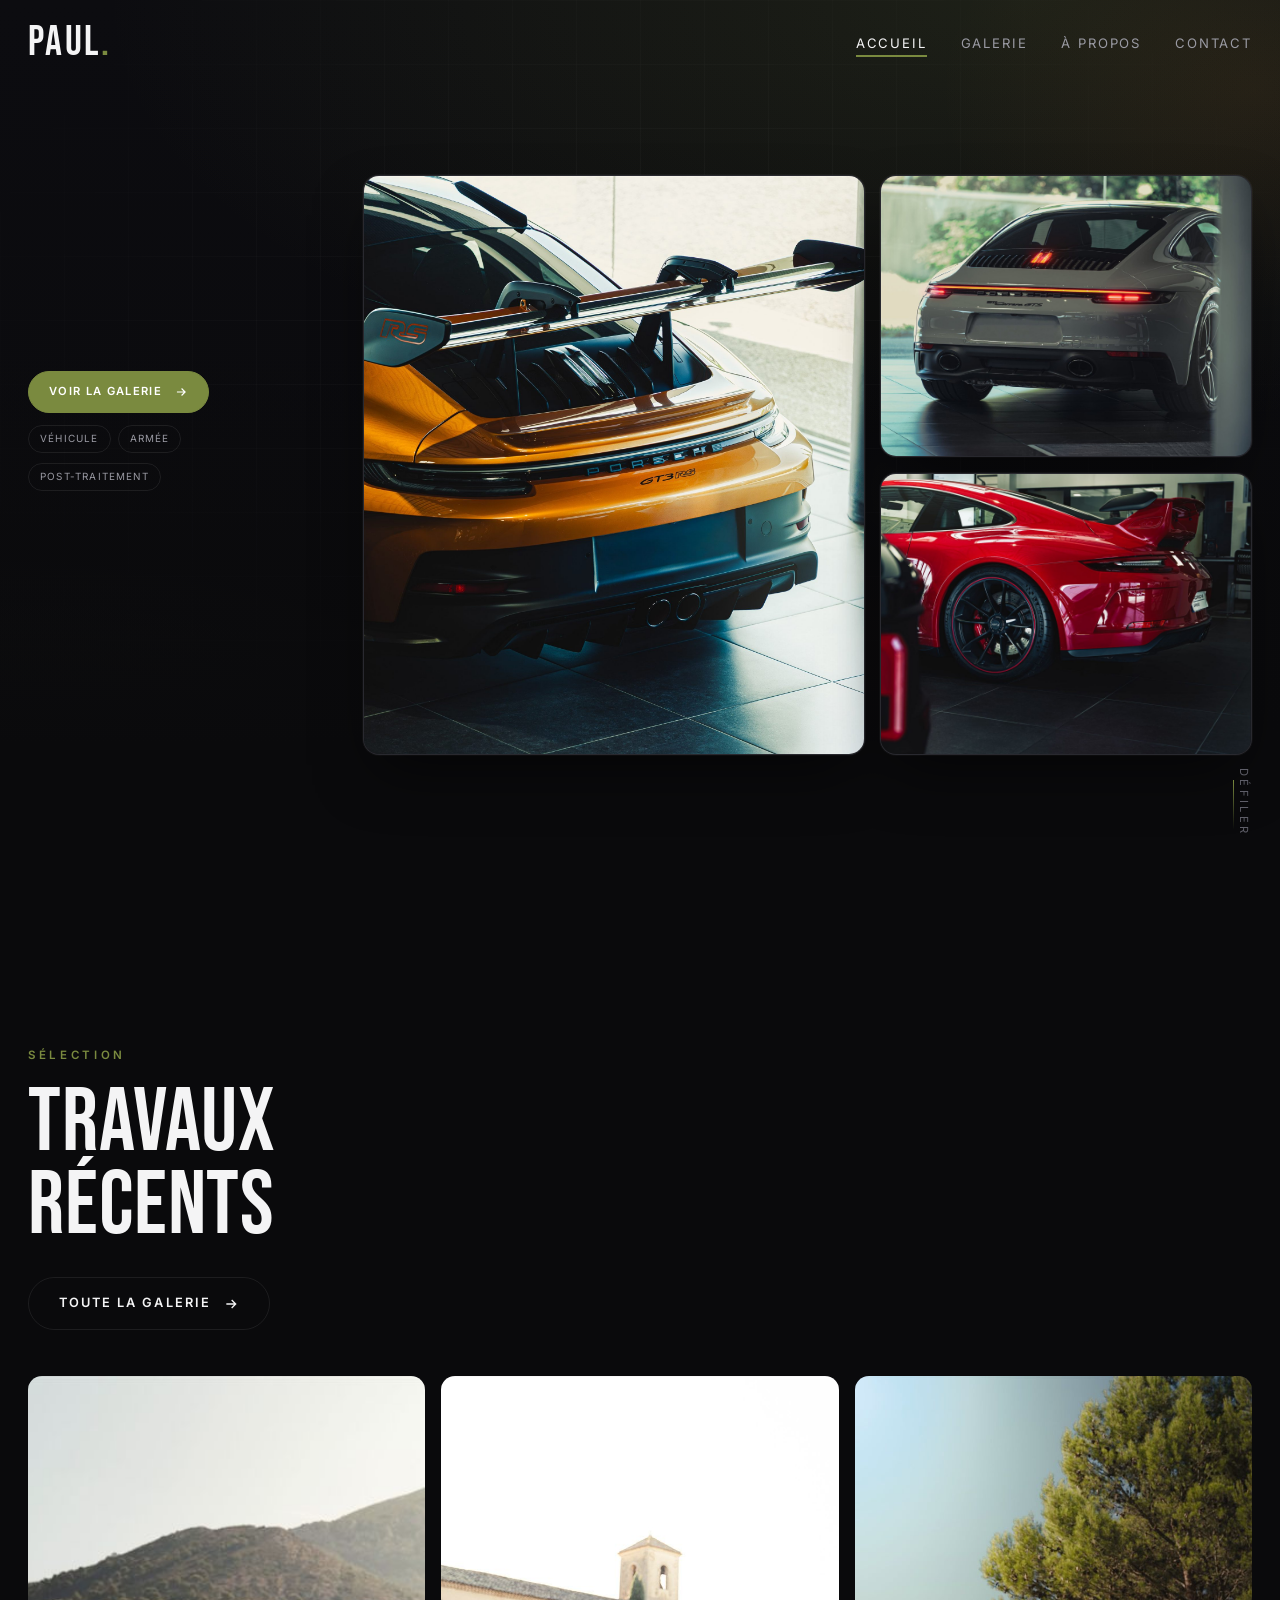
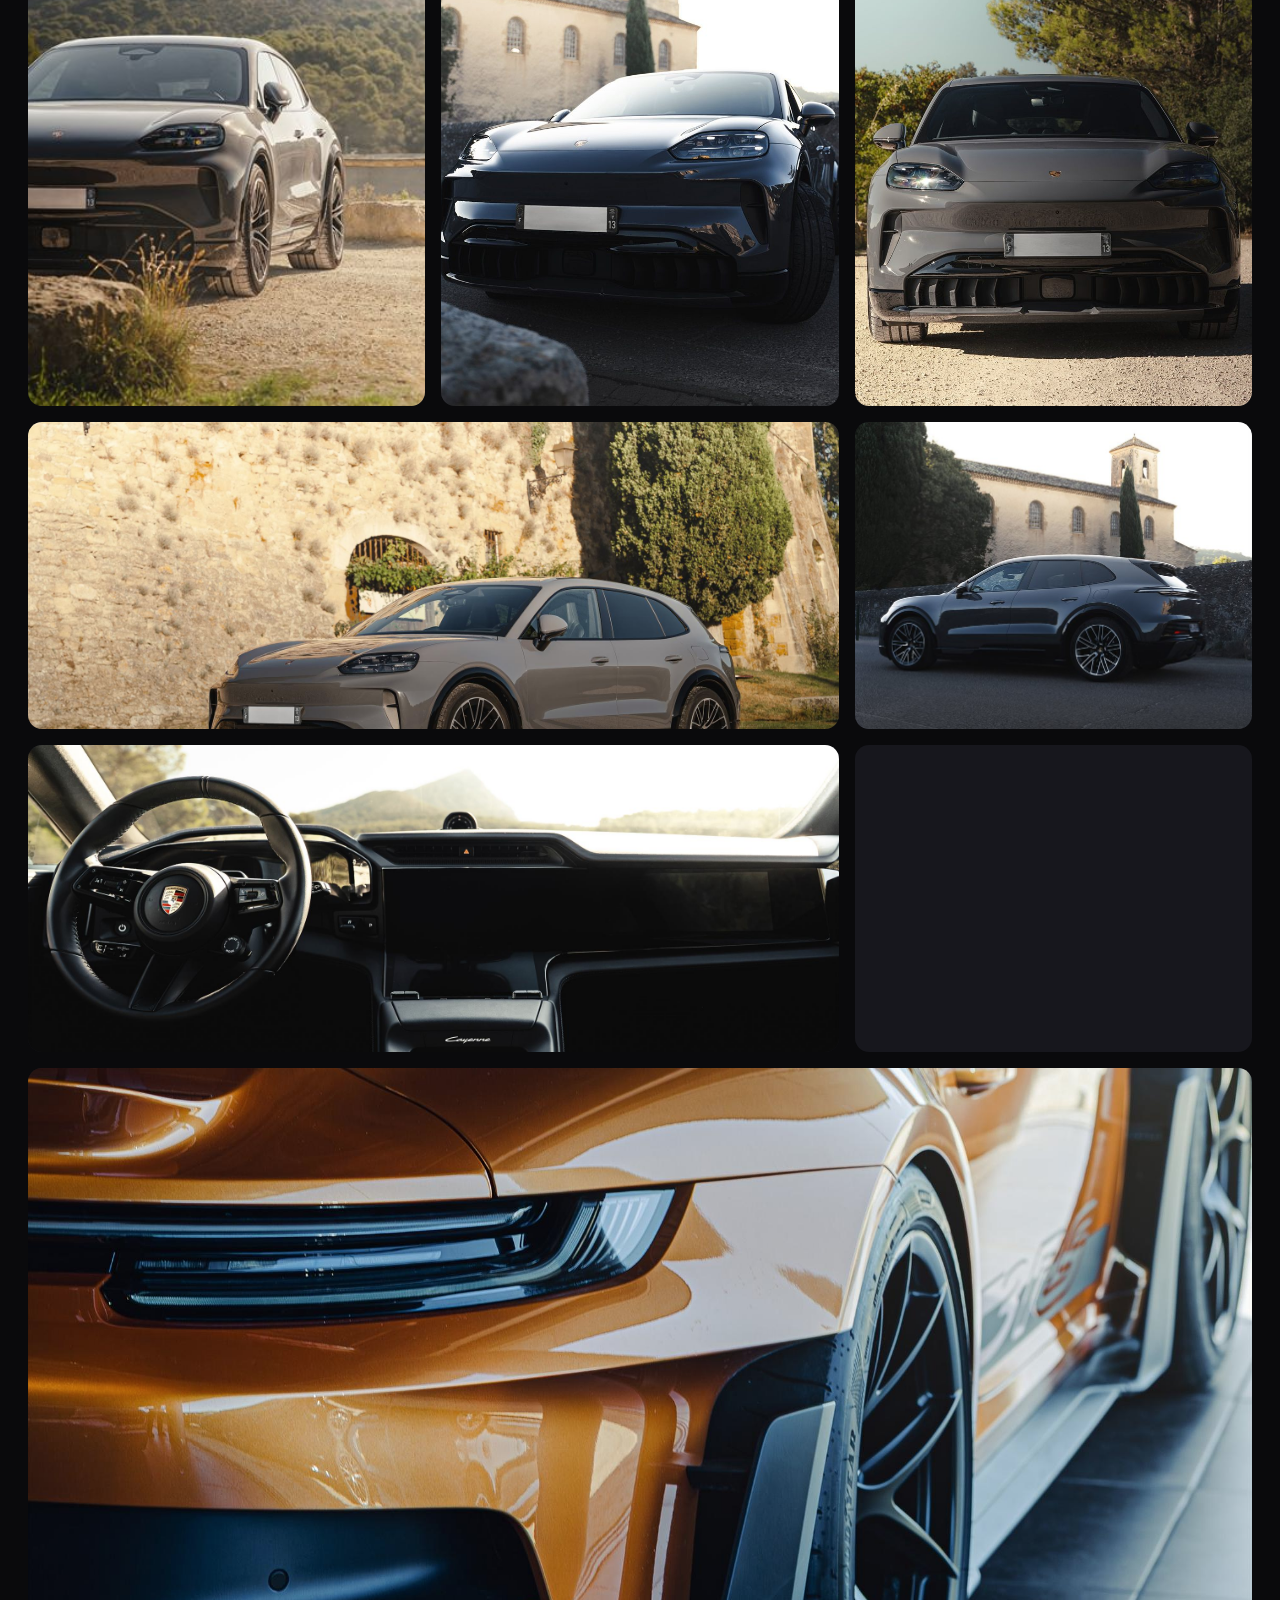
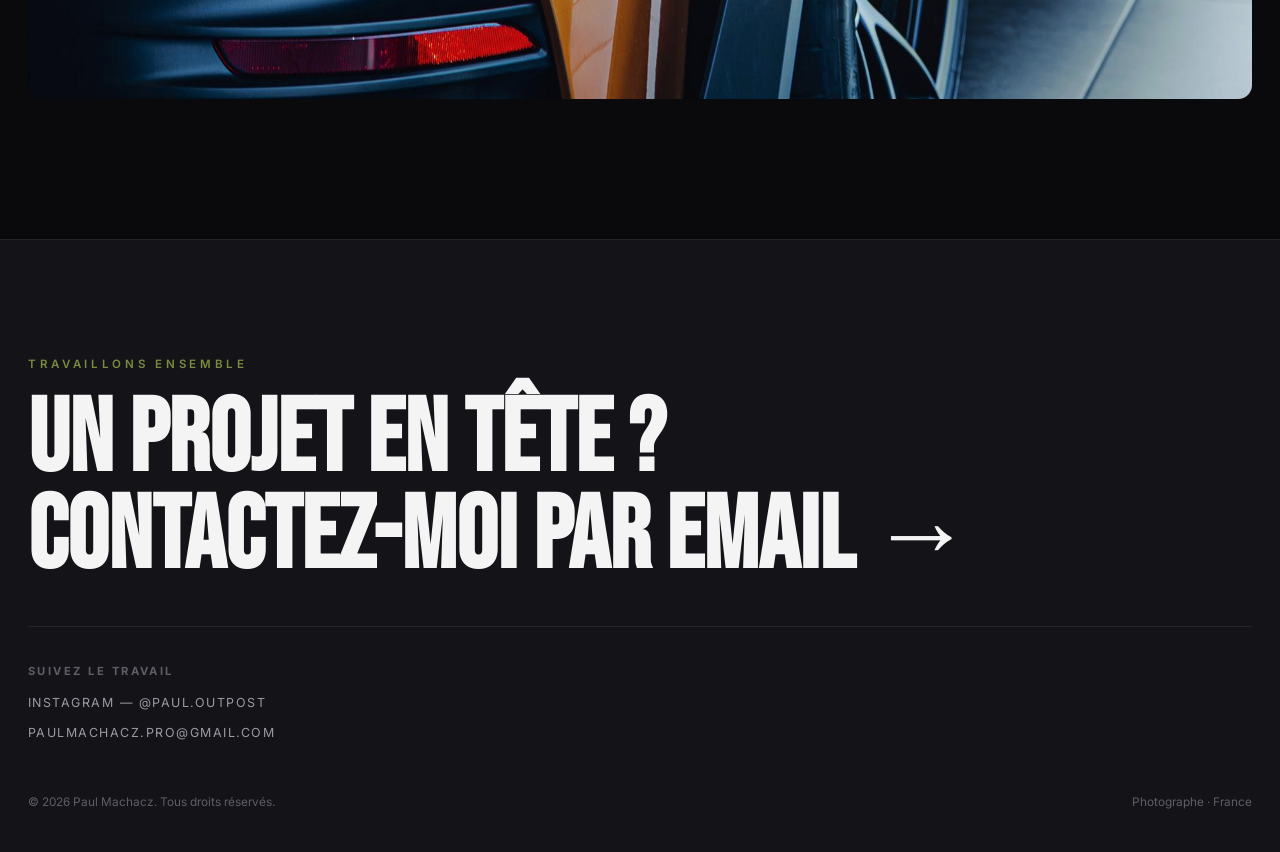
==== commit f1197a24: "Ajoute la serie Cayenne, les affiches post-traitement et met a jour Instagram - 6 photos Porsche Cay" ====
--- a/index.html
+++ b/index.html
@@ -11,7 +11,7 @@
   <link rel="preconnect" href="https://fonts.gstatic.com" crossorigin />
   <link href="https://fonts.googleapis.com/css2?family=Bebas+Neue&family=Inter:wght@400;500;600&display=swap" rel="stylesheet" />
 
-  <link rel="stylesheet" href="css/style.css?v=20260924" />
+  <link rel="stylesheet" href="css/style.css?v=20261019" />
 </head>
 <body>
 
@@ -99,7 +99,7 @@
         <div class="footer__col">
           <h4>Suivez le travail</h4>
           <div class="footer__socials">
-            <a href="https://www.instagram.com/paul_photo.raw/" target="_blank" rel="noopener">Instagram — @paul_photo.raw</a>
+            <a href="https://www.instagram.com/paul.outpost/" target="_blank" rel="noopener">Instagram — @paul.outpost</a>
             <a href="https://mail.google.com/mail/?view=cm&fs=1&to=paulmachacz.pro@gmail.com" target="_blank" rel="noopener">paulmachacz.pro@gmail.com</a>
           </div>
         </div>
@@ -121,7 +121,7 @@
     <div class="lightbox__cap" data-lb-cap></div>
   </div>
 
-  <script src="js/data.js?v=20260924"></script>
-  <script src="js/main.js?v=20260924"></script>
+  <script src="js/data.js?v=20261019"></script>
+  <script src="js/main.js?v=20261019"></script>
 </body>
 </html>
